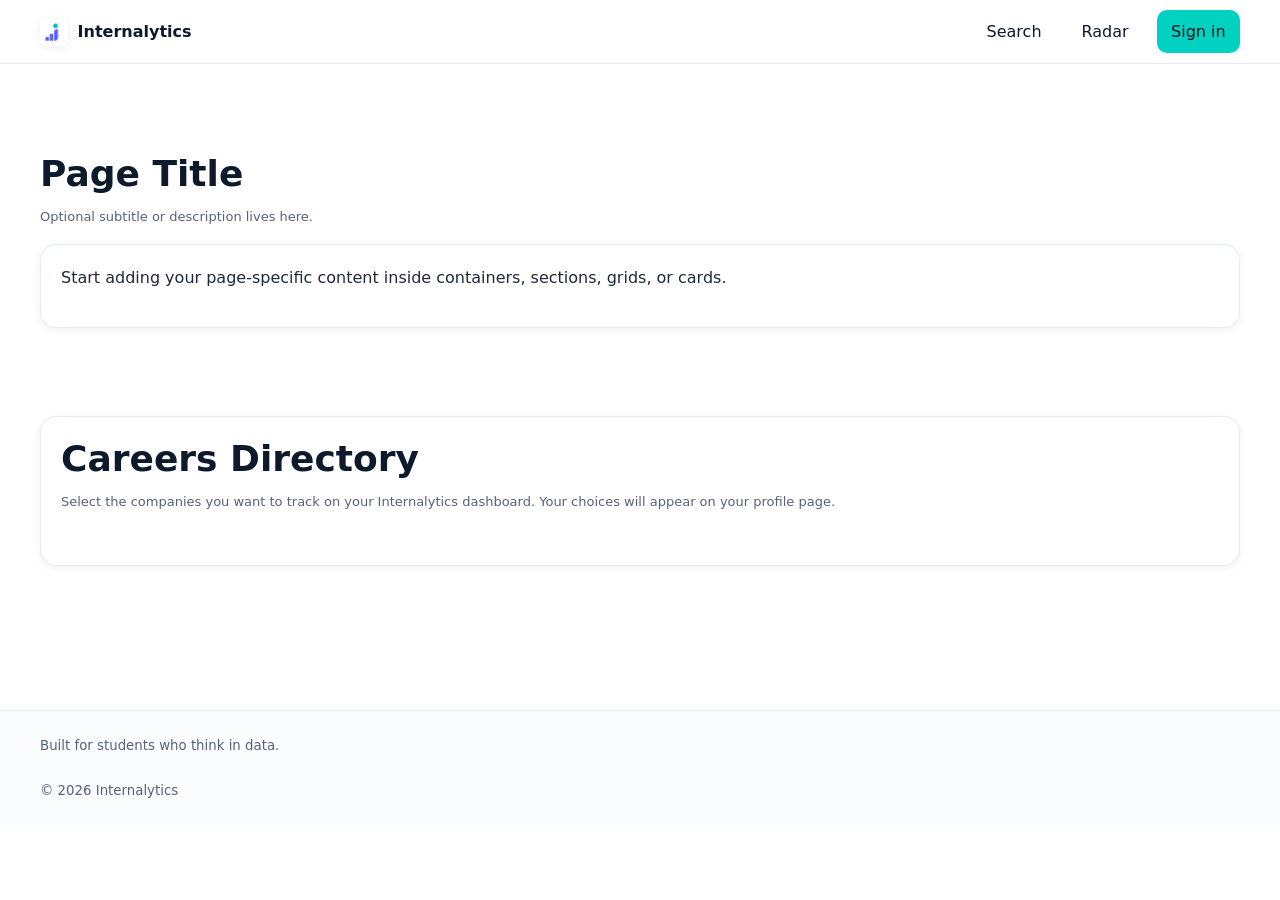
==== careers.html @ d70b6f38 "Adding lots of stuff, careers portal stuff" ====
<!DOCTYPE html>
<html lang="en">
<head>
  <meta charset="utf-8" />
  <meta name="viewport" content="width=device-width, initial-scale=1" />
  <title>Internalytics</title>

  <!-- Global Styles -->
  <link rel="stylesheet" href="main.css" />
  <meta name="description" content="Internalytics — Recruiting, decoded." />
</head>

<body>
  <!-- Header -->
  <header class="header">
    <div class="container inner">
      <a href="index.html" class="row" style="gap:.6rem;text-decoration:none">
        <img src="images/logo.png" alt="Internalytics mark"
             width="28" height="28"
             style="border-radius:6px;box-shadow:var(--shadow-sm)" />
        <strong style="color:var(--text-strong)">Internalytics</strong>
      </a>

      <nav class="nav" aria-label="Primary navigation">
        <a href="search.html">Search</a>
        <a href="radar.html">Radar</a>
        <a href="account.html" class="cta">Sign in</a>
      </nav>
    </div>
  </header>


  <!-- 👇 PAGE CONTENT STARTS HERE -->
  <!-- Use this for every page -->
  <main class="section headroom">
    <div class="container">

      <!-- Replace all of this with each page’s unique content -->
      <h1>Page Title</h1>
      <p class="caption">Optional subtitle or description lives here.</p>

      <div class="card">
        <p>Start adding your page-specific content inside containers, sections, grids, or cards.</p>
      </div>

    </div>

    <!-- Careers Section-->
    <section class="section headroom">
      <div class="container">
        <div class="card">
          <h1>Careers Directory</h1>
          <p class="caption">
            Select the companies you want to track on your Internalytics dashboard.
            Your choices will appear on your profile page.
          </p>

          <div id="careers-filters" class="careers-filters">
            <!-- optional future filters (by category, location, etc.) -->
          </div>

          <div id="company-list" class="company-checkbox-list">
            <!-- JS will inject company sections + checkboxes here -->
          </div>

          <p class="caption subtle" id="save-status"></p>
        </div>
      </div>
    </section>

    <script src="assets/js/companies.js" defer></script>
    <script src="assets/js/careers-page.js" defer></script>

  </main>
  <!-- 👆 PAGE CONTENT ENDS HERE -->


  <!-- Footer -->
  <footer class="footer">
    <div class="container inner">
      <small>Built for students who think in data.</small>
      <small>© <span id="year"></span> Internalytics</small>
    </div>
  </footer>


  <!-- Minimal JS -->
  <script>
    document.getElementById("year").textContent = new Date().getFullYear();
  </script>
</body>
</html>
---- main.css ----
/* ==========================================================================
   Internalytics — main.css (MVP)
   Source: Strategy & Design Briefs
   Brand: Analytical • Credible • Insightful • Student‑first
   ========================================================================== */

/* ----------------------------
   0) Root Variables
   ---------------------------- */
:root {
  /* Brand palette */
  --navy-900: #0C1A2B;
  --teal-500: #00D1C1;
  --violet-500: #5B4FE9;
  --green-500: #00A676;
  --gold-400: #E5B700;
  --soft-blue-300: #A5C8FF;
  --offer-green-400: #2ECC71;

  /* Neutrals */
  --gray-950: #0b0f14;
  --gray-900: #121722;
  --gray-800: #1a2230;
  --gray-700: #2a3446;
  --gray-600: #3b465b;
  --gray-500: #55627a;
  --gray-400: #7a889d;
  --gray-300: #A8B3C2;
  --gray-200: #D4DAE2;
  --gray-150: #E6EBF2;
  --gray-100: #F2F5F9;
  --white: #FFFFFF;

  /* Typography */
  --font-sans-head: "Poppins", system-ui, -apple-system, Segoe UI, Roboto, "Helvetica Neue", Arial, "Noto Sans", "Apple Color Emoji", "Segoe UI Emoji";
  --font-sans-body: "Inter", system-ui, -apple-system, Segoe UI, Roboto, "Helvetica Neue", Arial, "Noto Sans", "Apple Color Emoji", "Segoe UI Emoji";

  /* Type scale (Design brief: H1 36, H2 24, Body 16, Caption 13) */
  --fs-hero: clamp(2rem, 4vw + 1rem, 2.25rem); /* ~36px */
  --fs-h1: clamp(1.75rem, 3vw + 1rem, 2.25rem);
  --fs-h2: clamp(1.25rem, 1.6vw + 0.8rem, 1.5rem);
  --fs-body: 1rem;          /* 16px */
  --fs-caption: 0.8125rem;  /* 13px */
  --fw-regular: 400;
  --fw-medium: 500;
  --fw-semibold: 600;
  --fw-bold: 700;

  /* Spacing */
  --space-1: 0.25rem;
  --space-2: 0.5rem;
  --space-3: 0.75rem;
  --space-4: 1rem;
  --space-5: 1.25rem;
  --space-6: 1.5rem;
  --space-8: 2rem;
  --space-12: 3rem;
  --radius-sm: 8px;
  --radius-md: 12px;
  --radius-lg: 16px;
  --radius-xl: 20px;

  /* Effects */
  --shadow-sm: 0 2px 8px rgba(12, 26, 43, 0.06);
  --shadow-md: 0 6px 16px rgba(12, 26, 43, 0.10);
  --shadow-lg: 0 16px 32px rgba(12, 26, 43, 0.12);
  --ring: 0 0 0 3px rgba(0, 209, 193, 0.3);

  /* Component tokens */
  --card-bg: var(--white);
  --card-border: var(--gray-150);
  --text-strong: var(--navy-900);
  --text-body: #1e2a3b;
  --text-muted: var(--gray-500);
  --link: var(--violet-500);
  --accent: var(--teal-500);

  /* Layout */
  --container-max: 1200px;
  --header-h: 64px;
}

/* Optional dark theme (Phase 2 ready): add .theme-dark on <html> or <body> */
.theme-dark {
  --card-bg: var(--gray-800);
  --card-border: #263144;
  --text-strong: #E7EEFA;
  --text-body: #D9E2F2;
  --text-muted: #A9B7CC;
  --link: #8E87FF;
  --accent: #3CE6D9;
  --gray-100: #0f1724;
  --gray-150: #1b2333;
  --gray-200: #212a3b;
  --shadow-sm: 0 2px 8px rgba(0,0,0,.25);
  --shadow-md: 0 8px 20px rgba(0,0,0,.35);
  --shadow-lg: 0 22px 44px rgba(0,0,0,.45);
  background: var(--gray-100);
  color: var(--text-body);
}

/* ----------------------------
   1) Resets & Base
   ---------------------------- */
@import url("https://fonts.googleapis.com/css2?family=Inter:wght@400;500;600&family=Poppins:wght@600;700&display=swap");

*,
*::before,
*::after { box-sizing: border-box; }

html, body {
  height: 100%;
}

body {
  margin: 0;
  font-family: var(--font-sans-body);
  font-size: var(--fs-body);
  line-height: 1.6;
  color: var(--text-body);
  background: #ffffff;
  -webkit-font-smoothing: antialiased;
  -moz-osx-font-smoothing: grayscale;
}

img, svg, picture, video { display: block; max-width: 100%; }

a {
  color: var(--link);
  text-decoration: none;
}
a:hover { text-decoration: underline; }

/* Typography */
h1, h2, h3 {
  font-family: var(--font-sans-head);
  color: var(--text-strong);
  margin: 0 0 var(--space-3);
  line-height: 1.2;
}
h1 { font-size: var(--fs-h1); font-weight: var(--fw-bold); }
h2 { font-size: var(--fs-h2); font-weight: var(--fw-semibold); }
p { margin: 0 0 var(--space-4); }
.small, .caption { font-size: var(--fs-caption); color: var(--text-muted); }

/* Accessibility helpers */
.visually-hidden {
  position: absolute;
  width: 1px; height: 1px;
  padding: 0; margin: -1px;
  overflow: hidden; clip: rect(0 0 0 0);
  white-space: nowrap; border: 0;
}
:focus-visible {
  outline: none;
  box-shadow: var(--ring);
  border-radius: 6px;
}

/* Reduced motion */
@media (prefers-reduced-motion: reduce) {
  * { animation: none !important; transition: none !important; }
}

/* ----------------------------
   2) Layout Containers
   ---------------------------- */
.container {
  width: min(100% - 2rem, var(--container-max));
  margin-inline: auto;
}

.grid {
  display: grid;
  gap: var(--space-6);
}
.grid.cols-2 { grid-template-columns: repeat(2, 1fr); }
.grid.cols-3 { grid-template-columns: repeat(3, 1fr); }
.grid.cols-4 { grid-template-columns: repeat(4, 1fr); }

@media (max-width: 992px) {
  .grid.cols-3, .grid.cols-4 { grid-template-columns: repeat(2, 1fr); }
}
@media (max-width: 640px) {
  .grid.cols-2, .grid.cols-3, .grid.cols-4 { grid-template-columns: 1fr; }
}

/* ----------------------------
   3) Header & Navigation
   ---------------------------- */
.header {
  position: sticky; top: 0; z-index: 50;
  height: var(--header-h);
  background: var(--white);
  border-bottom: 1px solid var(--gray-150);
  display: flex; align-items: center;
  backdrop-filter: saturate(160%) blur(10px);
}
.header .inner {
  height: 100%;
  display: flex; align-items: center; justify-content: space-between;
}
.nav {
  display: flex; gap: var(--space-4);
  align-items: center;
}
.nav a {
  font-weight: var(--fw-medium);
  color: var(--text-strong);
  padding: .5rem .75rem;
  border-radius: 8px;
}
.nav a:is(:hover, :focus-visible) {
  background: var(--gray-100);
  text-decoration: none;
}
.nav .cta {
  background: var(--accent);
  color: #031017;
  border-radius: 10px;
  padding: .55rem .9rem;
  box-shadow: var(--shadow-sm);
}
.nav .cta:hover { filter: brightness(0.95); text-decoration: none; }

/* ----------------------------
   4) Hero
   ---------------------------- */
.hero {
  position: relative;
  background: radial-gradient(1200px 500px at 10% -20%, rgba(0,209,193,.12), transparent),
              linear-gradient(180deg, #0C1A2B 0%, #0f1f34 100%);
  color: #E9F7F6;
  padding: clamp(3rem, 8vw, 6rem) 0;
  overflow: hidden;
}
.hero .content {
  display: grid;
  gap: var(--space-4);
  max-width: 840px;
}
.hero h1 {
  font-size: var(--fs-hero);
  color: #F4FBFA;
  letter-spacing: .2px;
}
.hero p { color: #BDEDE7; }
.hero .actions {
  display: flex; gap: var(--space-3); flex-wrap: wrap;
}

/* ----------------------------
   5) Buttons & Chips
   ---------------------------- */
.btn {
  --btn-bg: var(--accent);
  --btn-fg: #06131A;
  --btn-bd: transparent;
  display: inline-flex; align-items: center; justify-content: center;
  gap: .5rem;
  padding: .7rem 1rem;
  border: 1px solid var(--btn-bd);
  border-radius: 12px;
  font-weight: var(--fw-semibold);
  text-decoration: none;
  box-shadow: var(--shadow-sm);
  background: var(--btn-bg);
  color: var(--btn-fg);
  transition: transform .06s ease, box-shadow .2s ease, filter .2s ease;
}
.btn:hover { transform: translateY(-1px); filter: brightness(0.97); text-decoration: none; }
.btn:active { transform: translateY(0); }
.btn.ghost {
  --btn-bg: transparent;
  --btn-fg: var(--white);
  --btn-bd: rgba(255,255,255,.35);
  box-shadow: none;
}
.btn.secondary {
  --btn-bg: var(--violet-500);
  --btn-fg: #ffffff;
}
.btn.neutral {
  --btn-bg: var(--gray-150);
  --btn-fg: var(--text-strong);
}

.chips {
  display: flex; flex-wrap: wrap; gap: .5rem;
}
.chip {
  display: inline-flex; align-items: center; gap: .5rem;
  padding: .45rem .7rem;
  border-radius: 999px;
  background: var(--gray-100);
  color: var(--text-strong);
  border: 1px solid var(--gray-150);
  font-size: 0. nine rem;
}
.chip[data-active="true"] {
  background: rgba(0,209,193,.14);
  border-color: var(--teal-500);
}

/* Profession chips (MVP) */
.chip.finance { --chip: var(--teal-500); }
.chip.accounting { --chip: var(--navy-900); }
.chip.consulting { --chip: var(--violet-500); }
.chip.realestate { --chip: var(--green-500); }

/* ----------------------------
   6) Cards
   ---------------------------- */
.card {
  background: var(--card-bg);
  border: 1px solid var(--card-border);
  border-radius: var(--radius-lg);
  padding: var(--space-5);
  box-shadow: var(--shadow-sm);
}
.card:hover { box-shadow: var(--shadow-md); }
.card .title { font-weight: var(--fw-semibold); color: var(--text-strong); }
.card .meta { color: var(--gray-500); font-size: var(--fs-caption); }

/* Feature grid cards on Home */
.feature-card {
  display: grid; gap: .35rem;
  border-left: 4px solid transparent;
}
.feature-card.finance { border-left-color: var(--teal-500); }
.feature-card.accounting { border-left-color: var(--navy-900); }
.feature-card.consulting { border-left-color: var(--violet-500); }
.feature-card.realestate { border-left-color: var(--green-500); }

/* Hover lift */
.lift { transition: transform .15s ease, box-shadow .2s ease; }
.lift:hover { transform: translateY(-3px); box-shadow: var(--shadow-md); }

/* ----------------------------
   7) Analytics Bar (counters)
   ---------------------------- */
.analytics-bar {
  display: grid; grid-template-columns: repeat(4, 1fr);
  gap: var(--space-4);
  margin-top: var(--space-6);
}
@media (max-width: 768px) {
  .analytics-bar { grid-template-columns: repeat(2, 1fr); }
}
.kpi {
  background: var(--card-bg);
  border: 1px solid var(--card-border);
  border-radius: var(--radius-md);
  padding: var(--space-4);
  display: grid; gap: .25rem;
}
.kpi .value {
  font-family: var(--font-sans-head);
  font-weight: var(--fw-bold);
  font-size: 1.5rem;
  color: var(--text-strong);
}
.kpi .label { color: var(--text-muted); font-size: var(--fs-caption); }

/* ----------------------------
   8) Opportunity Radar (cards + table toggle)
   ---------------------------- */
.radar-controls {
  display: flex; flex-wrap: wrap;
  gap: var(--space-3);
  justify-content: space-between;
  align-items: center;
  margin-bottom: var(--space-4);
}
.view-toggle {
  display: inline-flex; border: 1px solid var(--card-border);
  border-radius: 10px; overflow: hidden;
}
.view-toggle button {
  appearance: none; background: transparent; border: 0;
  padding: .5rem .8rem; font-weight: var(--fw-medium);
  color: var(--text-strong);
}
.view-toggle button[aria-pressed="true"] {
  background: var(--gray-100);
}

.radar-grid {
  display: grid;
  grid-template-columns: repeat(3, 1fr);
  gap: var(--space-4);
}
@media (max-width: 1024px) { .radar-grid { grid-template-columns: repeat(2, 1fr); } }
@media (max-width: 640px) { .radar-grid { grid-template-columns: 1fr; } }

.radar-card {
  position: relative;
  display: grid; gap: .5rem;
  padding: var(--space-5);
  border-radius: var(--radius-lg);
  border: 1px solid var(--card-border);
  background: var(--card-bg);
  box-shadow: var(--shadow-sm);
}
.radar-card .top-line {
  display: flex; justify-content: space-between; align-items: start;
  gap: var(--space-3);
}
.radar-card .signal {
  display: inline-flex; align-items: center; gap: .4rem;
  padding: .3rem .5rem; border-radius: 999px;
  background: rgba(91, 79, 233, .08);
  color: var(--violet-500); font-weight: 600; font-size: .875rem;
}
.radar-card .why {
  color: var(--text-muted);
  font-size: .925rem;
}
.radar-card .tags { display: flex; gap: .4rem; flex-wrap: wrap; }
.radar-card .tag {
  padding: .25rem .5rem; font-size: .75rem;
  background: var(--gray-100); border: 1px solid var(--gray-150);
  border-radius: 999px; color: var(--text-strong);
}

/* Drawer for role details */
.drawer {
  position: fixed; top: 0; right: 0;
  width: min(560px, 100%);
  height: 100dvh;
  background: var(--card-bg);
  border-left: 1px solid var(--card-border);
  box-shadow: var(--shadow-lg);
  transform: translateX(100%);
  transition: transform .25s ease;
  z-index: 80;
  display: grid; grid-template-rows: auto 1fr;
}
.drawer[open] { transform: translateX(0%); }
.drawer .head {
  padding: var(--space-5);
  border-bottom: 1px solid var(--card-border);
  display: flex; align-items: center; justify-content: space-between;
}
.drawer .body { padding: var(--space-5); overflow: auto; }

/* ----------------------------
   9) Cycle Intelligence (CycleMap)
   ---------------------------- */
.cyclemap {
  border: 1px solid var(--card-border);
  background: var(--card-bg);
  border-radius: var(--radius-lg);
  padding: var(--space-4);
  overflow: auto;
  box-shadow: var(--shadow-sm);
}
.cyclemap .row {
  display: grid;
  grid-template-columns: 240px 1fr;
  gap: var(--space-3);
  align-items: center;
  padding: .5rem 0;
  border-bottom: 1px dashed var(--gray-150);
}
.cyclemap .row:last-child { border-bottom: 0; }
.cyclemap .role { font-weight: var(--fw-medium); color: var(--text-strong); }
.cyclemap .lane {
  position: relative; height: 28px; background: linear-gradient(90deg, transparent 49.5%, rgba(0,0,0,.04) 50%, transparent 50.5%);
  background-size: 80px 100%;
  border-radius: 999px;
}
.phase {
  position: absolute; height: 100%; border-radius: 999px;
  display: grid; place-items: center;
  font-size: .8rem; font-weight: 600;
  color: #0d1420;
  box-shadow: 0 0 0 1px rgba(0,0,0,.04) inset;
}
.phase.open { background: var(--soft-blue-300); }
.phase.interview { background: var(--gold-400); }
.phase.offer { background: var(--offer-green-400); }

.legend {
  display: inline-flex; gap: .75rem; align-items: center; flex-wrap: wrap;
}
.legend .dot {
  width: 12px; height: 12px; border-radius: 999px; display: inline-block;
}
.dot.open { background: var(--soft-blue-300); }
.dot.interview { background: var(--gold-400); }
.dot.offer { background: var(--offer-green-400); }

/* ----------------------------
   10) Playbooks (Tabs)
   ---------------------------- */
.tabs {
  display: grid; gap: var(--space-4);
}
.tablist {
  display: flex; gap: .5rem; flex-wrap: wrap;
  border-bottom: 1px solid var(--card-border);
}
.tab {
  appearance: none; background: transparent; border: 0;
  padding: .7rem 1rem; cursor: pointer; font-weight: var(--fw-semibold);
  color: var(--text-strong);
  border-bottom: 2px solid transparent;
}
.tab[aria-selected="true"] {
  color: var(--violet-500);
  border-bottom-color: var(--violet-500);
}
.tabpanel { padding-top: var(--space-4); }

/* ----------------------------
   11) Networking Hub (dual pane)
   ---------------------------- */
.split {
  display: grid; grid-template-columns: 360px 1fr; gap: var(--space-5);
}
@media (max-width: 992px) { .split { grid-template-columns: 1fr; } }

.list {
  background: var(--card-bg);
  border: 1px solid var(--card-border);
  border-radius: var(--radius-lg);
  overflow: hidden;
}
.list .row {
  display: grid; gap: .25rem;
  padding: .75rem .9rem;
  border-bottom: 1px solid var(--gray-150);
}
.list .row:hover { background: var(--gray-100); }
.list .row:last-child { border-bottom: 0; }

/* ----------------------------
   12) Tracker (Kanban)
   ---------------------------- */
.kanban {
  display: grid; gap: var(--space-4);
  grid-template-columns: repeat(4, minmax(260px, 1fr));
}
@media (max-width: 1024px) { .kanban { grid-template-columns: repeat(2, 1fr); } }
@media (max-width: 640px) { .kanban { grid-template-columns: 1fr; } }

.column {
  background: var(--card-bg);
  border: 1px solid var(--card-border);
  border-radius: var(--radius-lg);
  padding: var(--space-4);
  display: grid; gap: var(--space-3);
}
.column .col-title { font-weight: var(--fw-semibold); }
.ticket {
  background: var(--white);
  border: 1px solid var(--gray-150);
  border-radius: var(--radius-md);
  padding: .75rem;
  display: grid; gap: .35rem;
  box-shadow: var(--shadow-sm);
}
.theme-dark .ticket { background: #1e2940; }

/* ----------------------------
   13) Tables (for Radar data view)
   ---------------------------- */
.table {
  width: 100%;
  border-collapse: separate;
  border-spacing: 0;
  background: var(--card-bg);
  border: 1px solid var(--card-border);
  border-radius: var(--radius-lg);
  overflow: hidden;
}
.table th, .table td {
  text-align: left;
  padding: .9rem 1rem;
  border-bottom: 1px solid var(--gray-150);
}
.table th {
  background: var(--gray-100);
  font-weight: var(--fw-semibold);
  color: var(--text-strong);
}
.table tr:last-child td { border-bottom: 0; }

/* ----------------------------
   14) Forms
   ---------------------------- */
.input, select, textarea {
  width: 100%;
  padding: .65rem .8rem;
  border-radius: 10px;
  border: 1px solid var(--card-border);
  background: var(--card-bg);
  color: var(--text-strong);
  box-shadow: var(--shadow-sm);
}
.input:focus, select:focus, textarea:focus { box-shadow: var(--ring); outline: none; }

.label { font-weight: var(--fw-medium); color: var(--text-strong); }
.helper { font-size: var(--fs-caption); color: var(--text-muted); }

/* ----------------------------
   15) Tooltips & Modals
   ---------------------------- */
.tooltip {
  position: absolute; z-index: 100;
  background: #0b1524;
  color: #E6F1FF;
  padding: .4rem .6rem;
  border-radius: 8px;
  font-size: .8125rem;
  box-shadow: var(--shadow-md);
}
.modal-backdrop {
  position: fixed; inset: 0; background: rgba(7,12,20,.55);
  backdrop-filter: blur(2px);
}
.modal {
  position: fixed; inset: 0; display: grid; place-items: center;
  padding: 2rem;
}
.modal .dialog {
  width: min(680px, 100%);
  background: var(--card-bg);
  border: 1px solid var(--card-border);
  border-radius: var(--radius-lg);
  padding: var(--space-6);
  box-shadow: var(--shadow-lg);
}

/* ----------------------------
   16) Footer
   ---------------------------- */
.footer {
  margin-top: var(--space-12);
  border-top: 1px solid var(--gray-150);
  background: #fbfcfe;
}
.footer .inner {
  padding: var(--space-6) 0;
  display: grid; gap: var(--space-6);
}
.footer small { color: var(--text-muted); }

/* ----------------------------
   17) Utility classes
   ---------------------------- */
.center { text-align: center; }
.right { text-align: right; }
.m-0 { margin: 0 !important; }
.mt-2 { margin-top: var(--space-2) !important; }
.mt-4 { margin-top: var(--space-4) !important; }
.mt-6 { margin-top: var(--space-6) !important; }
.mb-0 { margin-bottom: 0 !important; }
.mb-2 { margin-bottom: var(--space-2) !important; }
.mb-4 { margin-bottom: var(--space-4) !important; }
.mb-6 { margin-bottom: var(--space-6) !important; }
.p-0 { padding: 0 !important; }
.p-4 { padding: var(--space-4) !important; }
.p-6 { padding: var(--space-6) !important; }

.hide { display: none !important; }
.inline { display: inline !important; }
.block { display: block !important; }
.flex { display: flex !important; }
.row { display: flex; gap: var(--space-3); align-items: center; }
.col { display: grid; gap: var(--space-3); }

/* Profession accent borders / text */
[data-profession="finance"] { --accent: var(--teal-500); }
[data-profession="accounting"] { --accent: var(--navy-900); }
[data-profession="consulting"] { --accent: var(--violet-500); }
[data-profession="realestate"] { --accent: var(--green-500); }

.accent-border { border-left: 4px solid var(--accent); padding-left: var(--space-4); }

/* ----------------------------
   18) Page-specific spacing helpers
   ---------------------------- */
.section {
  padding: clamp(2rem, 4vw, 3rem) 0;
}
.section.headroom { padding-top: calc(var(--header-h) + 1.5rem); }

/* ----------------------------
   19) Print (for exporting calendar snapshots)
   ---------------------------- */
@media print {
  .header, .hero, .footer, .btn, .drawer, .modal, .chips, .view-toggle { display: none !important; }
  .section { padding: 0 !important; }
  body { background: #fff; color: #000; }
  .card, .cyclemap, .table { box-shadow: none !important; }
}

.company-checkbox-list {
  display: flex;
  flex-direction: column;
  gap: var(--space-4);
  margin-top: var(--space-4);
}

.company-category h2 {
  font-size: 1.1rem;
  margin-bottom: var(--space-2);
}

.company-category-list {
  display: flex;
  flex-direction: column;
  gap: var(--space-2);
}

.company-row {
  display: flex;
  align-items: center;
  gap: var(--space-3);
  padding: var(--space-2) var(--space-3);
  border-radius: var(--radius-md);
  border: 1px solid var(--card-border);
  cursor: pointer;
}

.company-row input[type="checkbox"] {
  transform: scale(1.1);
}

.company-info {
  flex: 1;
}

.company-name {
  font-weight: 600;
}

.company-meta {
  font-size: 0.85rem;
  opacity: 0.75;
}

.company-link {
  font-size: 0.85rem;
  text-decoration: underline;
}

.caption.subtle {
  margin-top: var(--space-3);
  font-size: 0.8rem;
  opacity: 0.7;
}

.dashboard-company-grid {
  display: grid;
  grid-template-columns: repeat(auto-fit, minmax(260px, 1fr));
  gap: var(--space-4);
  margin-top: var(--space-4);
}

.company-card {
  padding: var(--space-3);
  border-radius: var(--radius-lg);
  border: 1px solid var(--card-border);
  box-shadow: var(--shadow-xs);
  display: flex;
  flex-direction: column;
  gap: var(--space-2);
}

.company-card h2 {
  font-size: 1rem;
}

.company-card .company-meta {
  font-size: 0.85rem;
  opacity: 0.75;
}

.company-actions {
  margin-top: auto;
  display: flex;
  flex-wrap: wrap;
  gap: var(--space-2);
}
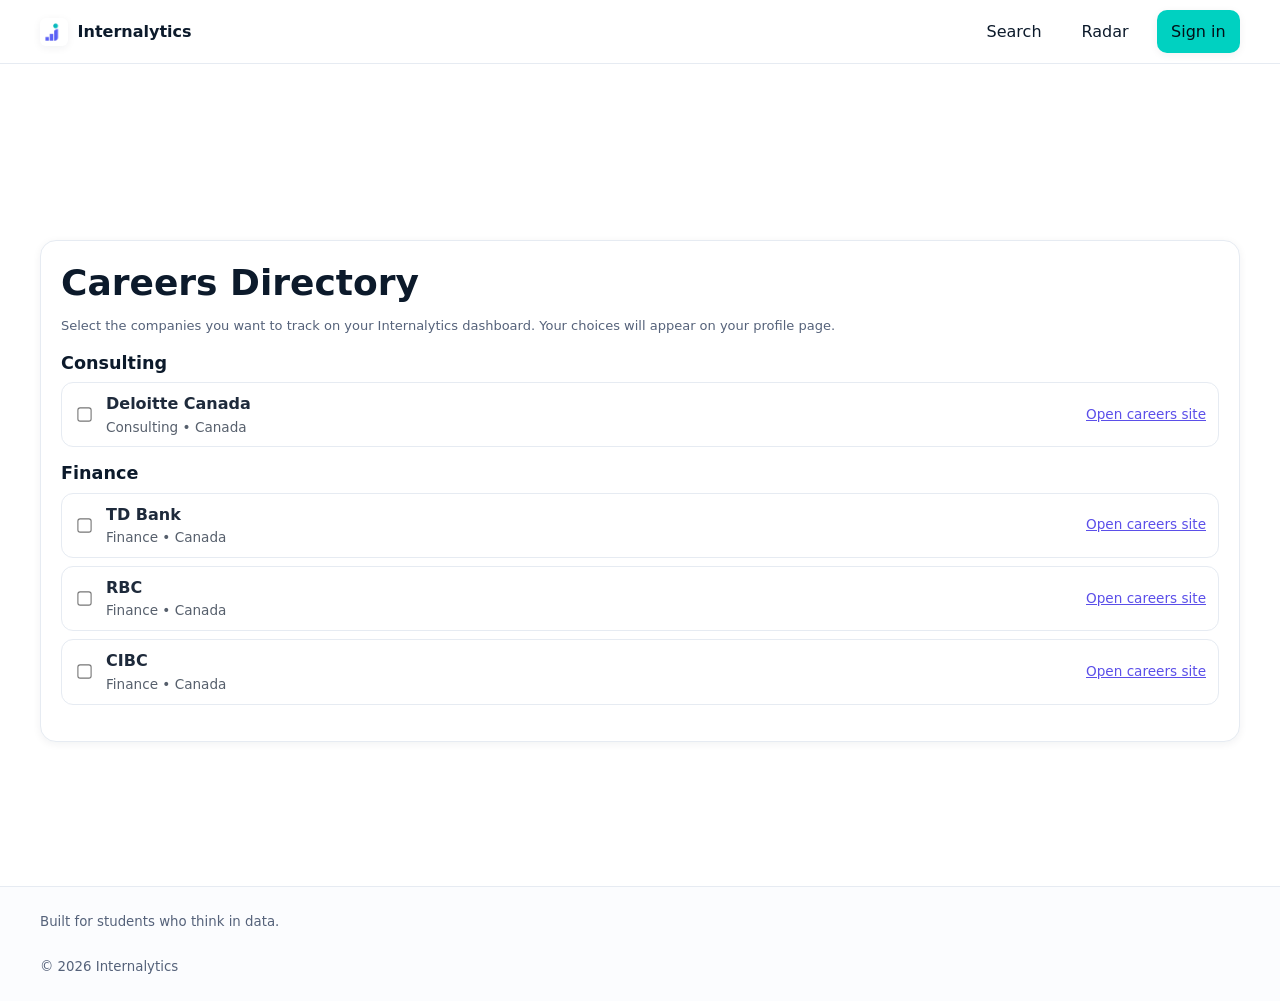
==== commit ae8a36d5: "switching some stuff around" ====
--- a/careers.html
+++ b/careers.html
@@ -33,18 +33,6 @@
   <!-- 👇 PAGE CONTENT STARTS HERE -->
   <!-- Use this for every page -->
   <main class="section headroom">
-    <div class="container">
-
-      <!-- Replace all of this with each page’s unique content -->
-      <h1>Page Title</h1>
-      <p class="caption">Optional subtitle or description lives here.</p>
-
-      <div class="card">
-        <p>Start adding your page-specific content inside containers, sections, grids, or cards.</p>
-      </div>
-
-    </div>
-
     <!-- Careers Section-->
     <section class="section headroom">
       <div class="container">
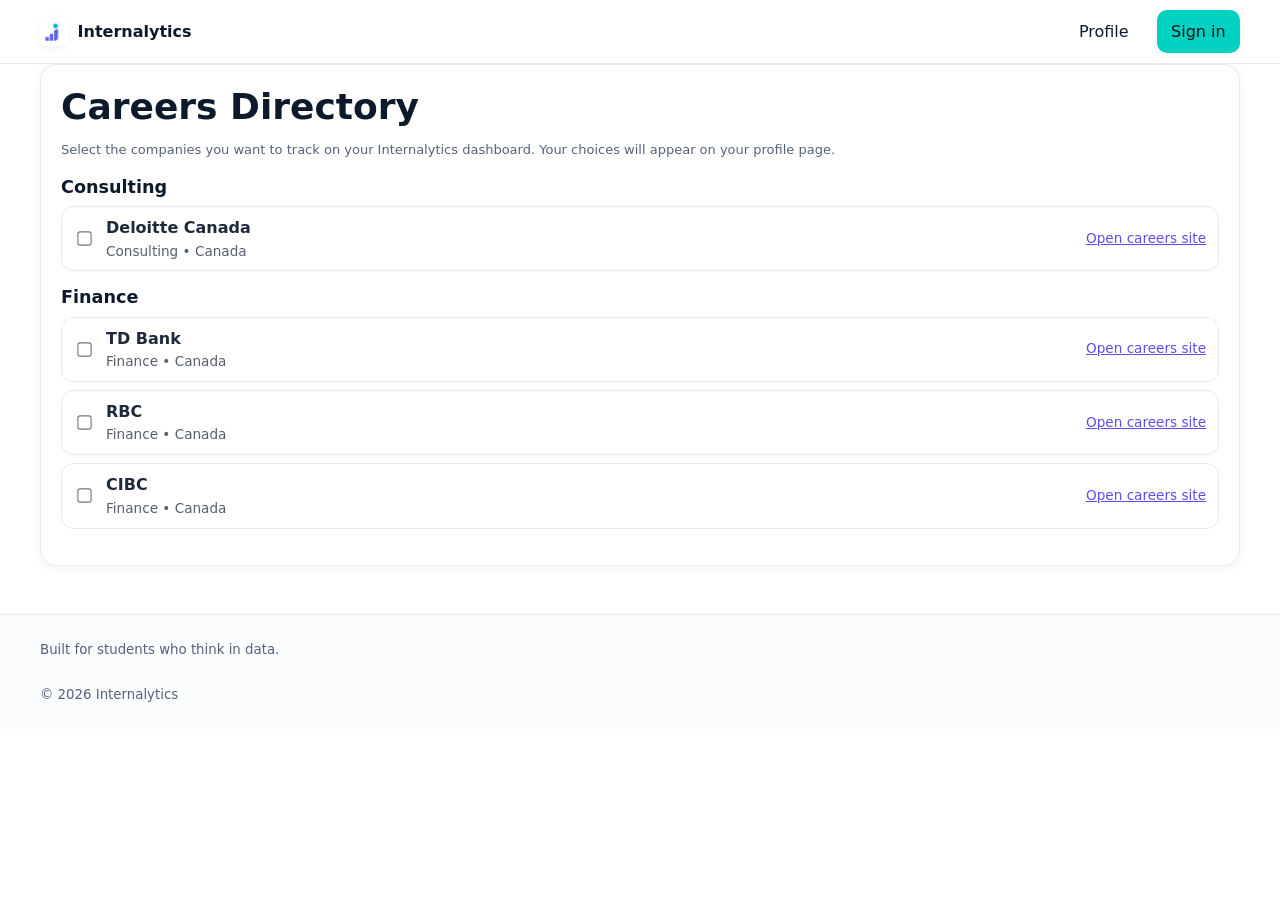
==== commit b77cac68: "Changing header & fixing careers directory" ====
--- a/careers.html
+++ b/careers.html
@@ -15,16 +15,12 @@
   <header class="header">
     <div class="container inner">
       <a href="index.html" class="row" style="gap:.6rem;text-decoration:none">
-        <img src="images/logo.png" alt="Internalytics mark"
-             width="28" height="28"
-             style="border-radius:6px;box-shadow:var(--shadow-sm)" />
+        <img src="images/logo.png" alt="Internalytics mark" width="28" height="28" style="border-radius:6px;box-shadow:var(--shadow-sm)" />
         <strong style="color:var(--text-strong)">Internalytics</strong>
       </a>
-
-      <nav class="nav" aria-label="Primary navigation">
-        <a href="search.html">Search</a>
-        <a href="radar.html">Radar</a>
-        <a href="account.html" class="cta">Sign in</a>
+      <nav class="nav" aria-label="Primary">
+        <a href="profile.html">Profile</a>
+        <a class="cta" href="account.html">Sign in</a>
       </nav>
     </div>
   </header>
@@ -32,9 +28,9 @@
 
   <!-- 👇 PAGE CONTENT STARTS HERE -->
   <!-- Use this for every page -->
-  <main class="section headroom">
+  <main>
     <!-- Careers Section-->
-    <section class="section headroom">
+    <section>
       <div class="container">
         <div class="card">
           <h1>Careers Directory</h1>
